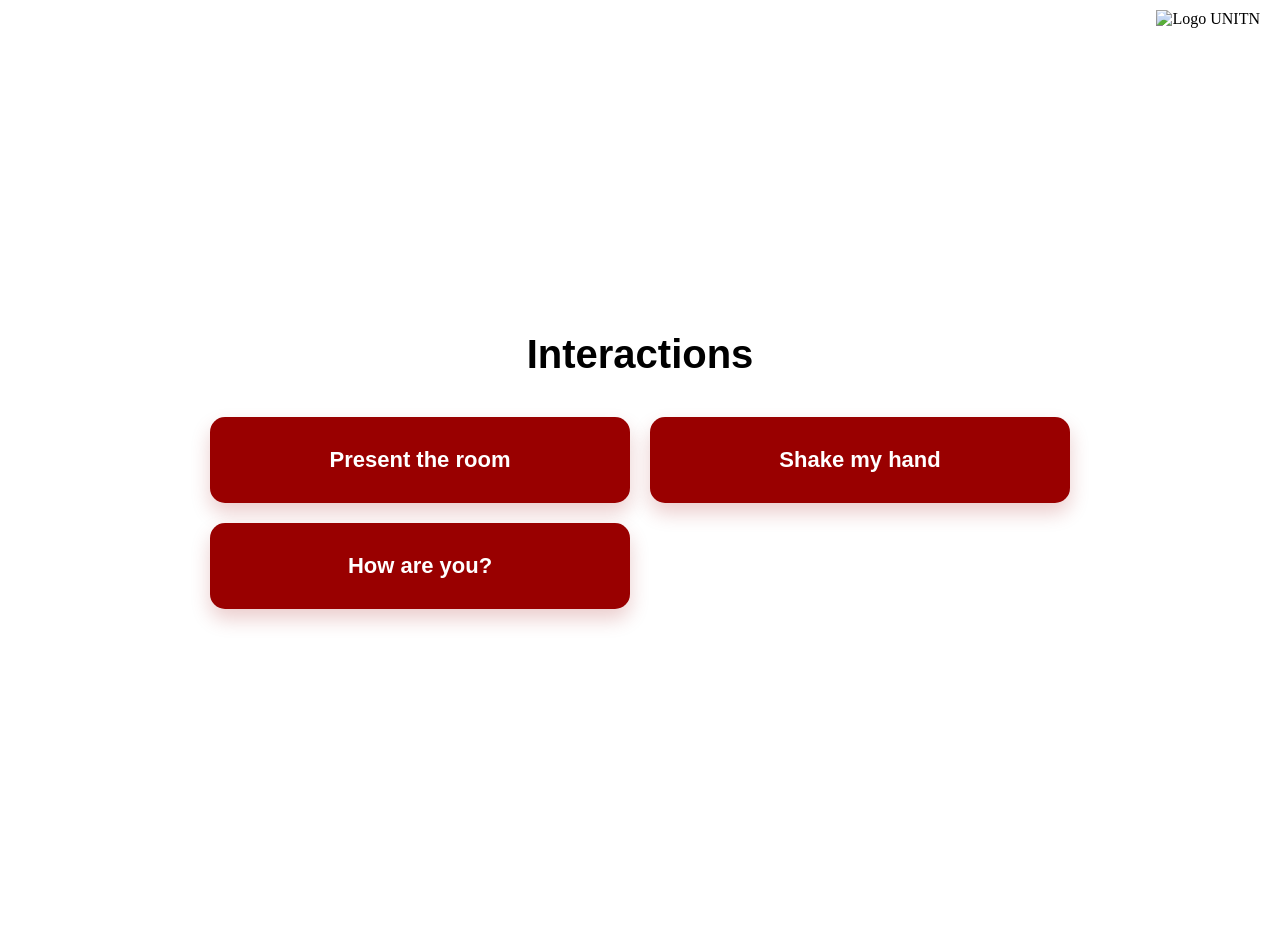
==== display/interactions/index.html @ 817fa9a0 "aggiunta pagina interazioni" ====
<!DOCTYPE html>
<html>
<head>
    <title>ARI UNITN Menu</title>
    <link rel="stylesheet" href="style/style.css"> 
</head>
<body>
    <div class="main-container">
        <div class="unitn-logo-container">
            <img src="assets/unitn_logo.jpg" alt="Logo UNITN" class="unitn-logo">
        </div>

        <div class="menu-header">
            <h1 class="main-title">Interactions</h1>
        </div>

        <div class="btns-row" id="interactions_menu">
            <div class="btn-container btn-ari btn-action" id="present_btn">
                <div id="present_btn_label" class="btn-label">Present the room</div>
            </div>
            
            <div class="btn-container btn-ari btn-action" id="shake_hand_btn">
                <div id="shake_hand_cam_btn_label" class="btn-label">Shake my hand</div>
            </div>

            <div class="btn-container btn-ari btn-action" id="question_btn">
                <div id="question_btn_label" class="btn-label">How are you?</div>
            </div>
        </div>
    </div>
</body>
</html>
---- display/interactions/style/style.css ----
body, html {
    margin: 0;
    padding: 0;
    height: 100%;
    width: 100%;
    background-color: #ffffff;
}

.main-container {
    position: relative; 
    display: flex !important;
    flex-direction: column;
    justify-content: center;
    align-items: center;
    min-height: 100vh;
    background-color: #ffffff;
    padding: 20px;
}

.menu-header {
    text-align: center;
    margin-bottom: 40px;
    font-family: 'Segoe UI', Tahoma, Geneva, Verdana, sans-serif;
}

.main-title {
    color: #000000;
    font-size: 2.5rem;
    margin: 0;
    font-weight: 800;
}

.sub-title {
    color: #555;
    font-size: 1.1rem;
    margin-top: 10px;
}

.unitn-logo-container {
    position: absolute;
    top: 10px;
    right: 20px;
}

.unitn-logo {
    height: 160px;
    width: auto;
    display: block;
}

.btn-ari {
    display: inline-flex;
    align-items: center;
    justify-content: center;
    padding: 30px 60px;
    font-family: 'Segoe UI', sans-serif;
    font-size: 22px;
    font-weight: 600;
    border-radius: 15px;
    cursor: pointer;
    transition: all 0.3s ease;
    text-decoration: none;
    min-width: 300px;
}

.btn-action {
    background-color: #990000;
    color: white;
    box-shadow: 0 10px 20px rgba(153, 0, 0, 0.2);
}

.btn-action:hover {
    background-color: #cc0000;
    transform: translateY(-3px);
    box-shadow: 0 15px 30px rgba(153, 0, 0, 0.4);
}

.btns-row {
    display: grid;
    grid-template-columns: repeat(2, 1fr);
    gap: 20px;
    justify-content: center;
    width: fit-content;
}
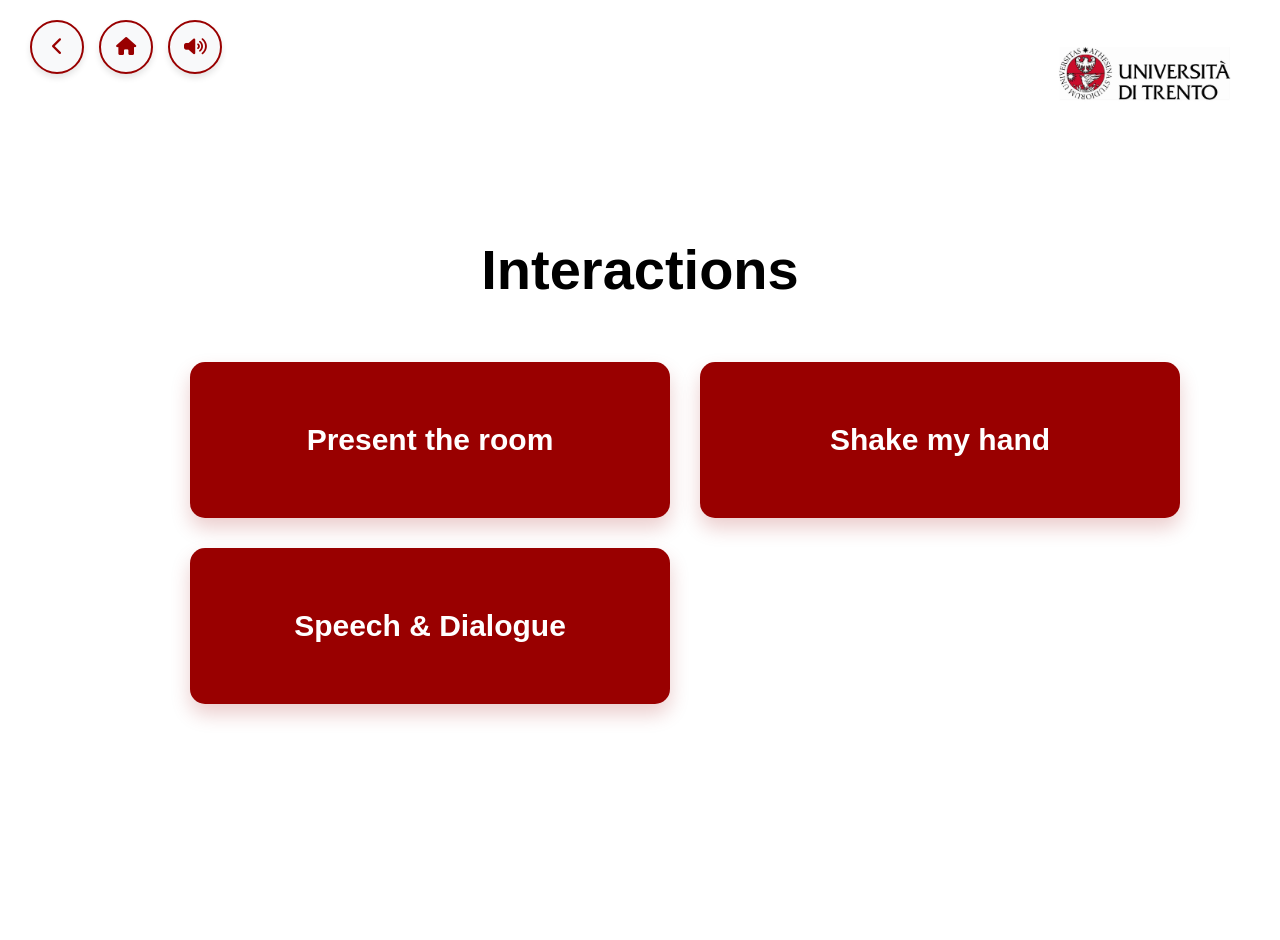
==== commit 3b5c2767: "added start screen, everything works except from the visualization of the head and torso camera, whi" ====
--- a/display/interactions/index.html
+++ b/display/interactions/index.html
@@ -1,13 +1,28 @@
 <!DOCTYPE html>
 <html>
 <head>
-    <title>ARI UNITN Menu</title>
-    <link rel="stylesheet" href="style/style.css"> 
+    <title>ARI UNITN Interactions</title>
+    <link rel="stylesheet" href="../tools/style/style.css">
+    <link rel="stylesheet" href="https://cdnjs.cloudflare.com/ajax/libs/font-awesome/6.5.1/css/all.min.css">
+    <script type="module" src="js/main.js"></script>
 </head>
 <body>
     <div class="main-container">
+        <div class="top-left-controls">
+            <div class="control-btn" title="Back">
+                <i class="fa-solid fa-chevron-left"></i>
+            </div> 
+    
+            <div class="control-btn" title="Home">
+                <i class="fa-solid fa-house"></i>
+            </div>
+    
+            <div class="control-btn" title="Volume">
+                <i class="fa-solid fa-volume-high"></i>
+            </div>
+        </div>
         <div class="unitn-logo-container">
-            <img src="assets/unitn_logo.jpg" alt="Logo UNITN" class="unitn-logo">
+            <img src="../tools/assets/unitn_logo.jpg" alt="Logo UNITN" class="unitn-logo">
         </div>
 
         <div class="menu-header">
@@ -15,16 +30,16 @@
         </div>
 
         <div class="btns-row" id="interactions_menu">
-            <div class="btn-container btn-ari btn-action" id="present_btn">
+            <div class="btn-ari btn-action" id="present_btn">
                 <div id="present_btn_label" class="btn-label">Present the room</div>
             </div>
             
-            <div class="btn-container btn-ari btn-action" id="shake_hand_btn">
-                <div id="shake_hand_cam_btn_label" class="btn-label">Shake my hand</div>
+            <div class="btn-ari btn-action" id="shake_hand_btn">
+               <div id="shake_hand_cam_btn_label" class="btn-label">Shake my hand</div>
             </div>
 
-            <div class="btn-container btn-ari btn-action" id="question_btn">
-                <div id="question_btn_label" class="btn-label">How are you?</div>
+            <div class="btn-ari btn-action" id="speech_btn">
+                <div id="speech_btn_label" class="btn-label">Speech & Dialogue</div>
             </div>
         </div>
     </div>
--- a/display/tools/style/style.css
+++ b/display/tools/style/style.css
@@ -0,0 +1,347 @@
+body, html {
+    margin: 0;
+    padding: 0;
+    height: 100%;
+    width: 100%;
+    background-color: #ffffff;
+}
+
+.main-container {
+    position: relative; 
+    display: flex !important;
+    flex-direction: column;
+    justify-content: center;
+    align-items: center;
+    min-height: 100vh;
+    background-color: #ffffff;
+    padding: 20px;
+}
+
+.menu-header {
+    text-align: center;
+    margin-bottom: 40px;
+    font-family: 'Segoe UI', Tahoma, Geneva, Verdana, sans-serif;
+}
+
+.main-title {
+    color: #000000;
+    font-size: 3.5rem;
+    margin: 0;
+    font-weight: 800;
+}
+
+.sub-title {
+    color: #555;
+    font-size: 3rem;
+    margin-top: 10px;
+}
+
+/* Aggiungila prima o dopo .start-screen-img */
+.image-container {
+    width: 100%;
+    display: flex;
+    justify-content: center;
+    align-items: center;
+    flex-grow: 1;
+    margin: 10px 0; /* Crea spazio uniforme tra il titolo e la scritta sotto */
+}
+
+.start-screen-img {
+    /* Dimensioni e Proporzioni */
+    width: 80%;               /* Non occupa tutto lo schermo per lasciare respiro */
+    max-width: 700px;         /* Limite per non diventare eccessivamente grande */
+    height: auto;             /* Mantiene le proporzioni originali */
+    aspect-ratio: 16 / 9;     /* Opzionale: forza un formato panoramico se preferisci */
+    
+    /* Posizionamento e Visualizzazione */
+    display: block;
+    margin: 5px auto 0px auto;       /* Centra orizzontalmente e distanzia verticalmente */
+    object-fit: contain;      /* Assicura che l'immagine sia interamente visibile */
+        
+    /* Animazione opzionale per attirare l'attenzione */
+    transition: transform 0.3s ease;
+}
+
+/* Classe per l'effetto lampeggiante lento */
+.slow-blink {
+    font-family: 'Segoe UI', Tahoma, Geneva, Verdana, sans-serif;
+    font-size: 3rem;
+    color: #555555;
+    font-weight: 600;
+    text-align: center;
+    margin-top: 20px;
+    
+    /* Parametri dell'animazione */
+    animation: fadePulse 4s ease-in-out infinite;
+}
+
+/* Definizione del movimento dell'animazione */
+@keyframes fadePulse {
+    0% {
+        opacity: 1;
+        transform: scale(1);
+    }
+    50% {
+        opacity: 0.3;
+        transform: scale(0.98); /* Leggero restringimento per un effetto più naturale */
+    }
+    100% {
+        opacity: 1;
+        transform: scale(1);
+    }
+}
+
+.unitn-logo-container {
+    position: absolute;
+    top: 10px;
+    right: 20px;
+}
+
+.unitn-logo {
+    height: 130px;
+    width: auto;
+    display: block;
+}
+/* Posizionamento del gruppo in alto a sinistra */
+.top-left-controls {
+    position: absolute;
+    top: 20px;
+    left: 30px;
+    display: flex;
+    gap: 15px; /* Spazio tra i tre tasti */
+    z-index: 100;
+}
+
+/* Stile comune per i tasti tondi */
+.control-btn {
+    width: 50px;
+    height: 50px;
+    background-color: #f8f9fa;
+    border: 2px solid #990000; /* Richiamo al rosso UNITN */
+    color: #990000;
+    border-radius: 50%; /* Li rende perfettamente tondi */
+    display: flex;
+    align-items: center;
+    justify-content: center;
+    font-size: 18px;
+    font-weight: bold;
+    cursor: pointer;
+    transition: all 0.2s ease;
+    box-shadow: 0 4px 6px rgba(0,0,0,0.1);
+}
+
+/* Effetto estetico al passaggio (anche se non funzionano ancora) */
+.control-btn:hover {
+    background-color: #990000;
+    color: white;
+    transform: scale(1.1);
+}
+
+
+.btn-ari {
+    display: inline-flex;
+    align-items: center;
+    justify-content: center;
+    text-align: center;
+    padding: 60px 40px;
+    border-radius: 15px;
+    cursor: pointer;
+    transition: all 0.3s ease;
+    text-decoration: none;
+    min-width: 400px;
+}
+
+/* Gestisce il testo dentro il bottone */
+.btn-label {
+    font-family: 'Segoe UI', sans-serif;
+    font-size: 30px;      /* Grandezza leggibile per il touch */
+    font-weight: 600;
+    line-height: 1.2;
+    pointer-events: none; /* Evita che il testo interferisca con il click sul div */
+}
+
+.btn-action {
+    background-color: #990000;
+    color: white;
+    box-shadow: 0 10px 20px rgba(153, 0, 0, 0.2);
+}
+
+.btn-action:hover {
+    background-color: #cc0000;
+    transform: translateY(-3px);
+    box-shadow: 0 15px 30px rgba(153, 0, 0, 0.4);
+}
+
+/* Ottimizzazione della griglia dei bottoni */
+.btns-row {
+    display: grid;
+    grid-template-columns: repeat(2, 1fr); /* 2 colonne uguali */
+    gap: 30px;                             /* Più spazio per evitare tocchi errati */
+    width: 90%;                            /* Larghezza quasi totale */
+    max-width: 900px;
+    margin-top: 20px;
+}
+
+/* Container della "Tabella" */
+.interaction-table {
+    display: flex;
+    flex-direction: column; /* Mette i bottoni uno sotto l'altro */
+    width: 100%;
+    max-width: 800px;
+    background-color: white;
+    border: 2px solid #990000; /* Bordo esterno rosso UNITN */
+    border-radius: 15px;
+    overflow: hidden; /* Taglia gli angoli dei bottoni interni per seguire il raggio del bordo */
+    box-shadow: 0 10px 30px rgba(0, 0, 0, 0.1);
+    margin: 0 auto;
+}
+
+/* Singola riga / bottone */
+.btn-row-item {
+    padding: 25px 40px;
+    font-family: 'Segoe UI', sans-serif;
+    font-size: 40px;
+    font-weight: 600;
+    color: #333;
+    background-color: #ffffff;
+    cursor: pointer;
+    justify-content: center;
+    text-align: center; /* Allineamento a sinistra tipo lista */
+    transition: all 0.2s ease;
+    border-bottom: 1px solid #eeeeee; /* Linea sottile di separazione */
+    display: flex;
+    align-items: center;
+}
+
+/* Rimuove il bordo dall'ultima riga */
+.btn-row-item:last-child {
+    border-bottom: none;
+}
+
+/* Effetto Hover (Passaggio Mouse) */
+.btn-row-item:hover {
+    background-color: #990000; /* Diventa rosso al passaggio */
+    color: #ffffff;            /* Il testo diventa bianco */
+    padding-left: 50px;       /* Piccolo slittamento a destra per feedback visivo */
+}
+
+/* Effetto Active (Pressione) */
+.btn-row-item:active {
+    background-color: #770000;
+}
+
+/* Layout per i Punti di Interesse */
+.poi-list {
+    display: flex;
+    flex-direction: column;
+    gap: 25px; /* Spazio netto tra i bottoni per evitare tocchi errati */
+    width: 100%;
+    max-width: 700px;
+    margin: 0 auto;
+}
+
+/* Bottone POI distanziato (Solo Testo) */
+.poi-item {
+    background-color: #990000;
+    color: #ffffff;
+    border: 3px solid #990000; /* Bordo rosso UNITN */
+    padding: 30px 40px;
+    border-radius: 20px;
+    font-family: 'Segoe UI', sans-serif;
+    font-size: 24px;
+    font-weight: 700;
+    text-align: center;
+    cursor: pointer;
+    transition: all 0.3s cubic-bezier(0.4, 0, 0.2, 1);
+    box-shadow: 0 4px 15px rgba(0, 0, 0, 0.05);
+}
+
+/* Effetto Hover */
+.poi-item:hover {
+    background-color: #ffffff;
+    color: #990000;
+    transform: translateY(-5px); /* Sollevamento verticale */
+    box-shadow: 0 10px 25px rgba(153, 0, 0, 0.3);
+}
+
+/* Effetto alla pressione */
+.poi-item:active {
+    transform: scale(0.97);
+    box-shadow: 0 2px 5px rgba(0, 0, 0, 0.1);
+}
+
+/* Wrapper per la visione */
+.camera-stream-wrapper {
+    display: flex;
+    justify-content: center;
+    align-items: center;
+    width: 95%; 
+    max-height: 55vh; /* Ancora più grande per una visione immersiva */
+    margin-top: 40px;  /* Compensa la mancanza del titolo */
+}
+
+/* Il contenitore del video */
+.camera-feed-container {
+    position: relative;
+    width: 100%;
+    min-height: 300px;
+    aspect-ratio: 16 / 9;
+    max-height: 55vh; 
+    background-color: #000;
+    border: 4px solid #990000; /* Cornice rossa UNITN leggermente più spessa */
+    border-radius: 25px;       /* Angoli più arrotondati per un look moderno */
+    overflow: hidden;
+    box-shadow: 0 30px 60px rgba(0, 0, 0, 0.5);
+}
+
+/* L'immagine del feed */
+.camera-canvas {
+    width: 100%;
+    height: 100%;
+    object-fit: contain;
+    display: block;
+}
+
+/* Sfondo oscurato */
+.modal-overlay {
+    position: fixed;
+    top: 0; left: 0;
+    width: 100%; height: 100%;
+    background: rgba(0, 0, 0, 0.7);
+    display: flex;
+    justify-content: center;
+    align-items: center;
+    z-index: 2000;
+}
+
+/* Scatola del pop-up */
+.modal-content {
+    background: white;
+    padding: 40px;
+    border-radius: 20px;
+    text-align: center;
+    border: 4px solid #990000;
+    box-shadow: 0 10px 30px rgba(0,0,0,0.5);
+    max-width: 400px;
+}
+
+.modal-content h3 { color: #990000; font-size: 2rem; margin-top: 0; }
+
+/* Bottoni del modal */
+.modal-buttons { display: flex; gap: 20px; justify-content: center; margin-top: 30px; }
+
+.modal-btn {
+    padding: 15px 30px;
+    font-size: 1.2rem;
+    font-weight: bold;
+    border-radius: 10px;
+    cursor: pointer;
+    border: none;
+    transition: 0.2s;
+}
+
+.btn-confirm { background: #990000; color: white; }
+.btn-confirm:hover { background: #cc0000; }
+
+.btn-cancel { background: #eee; color: #333; }
+.btn-cancel:hover { background: #ddd; }
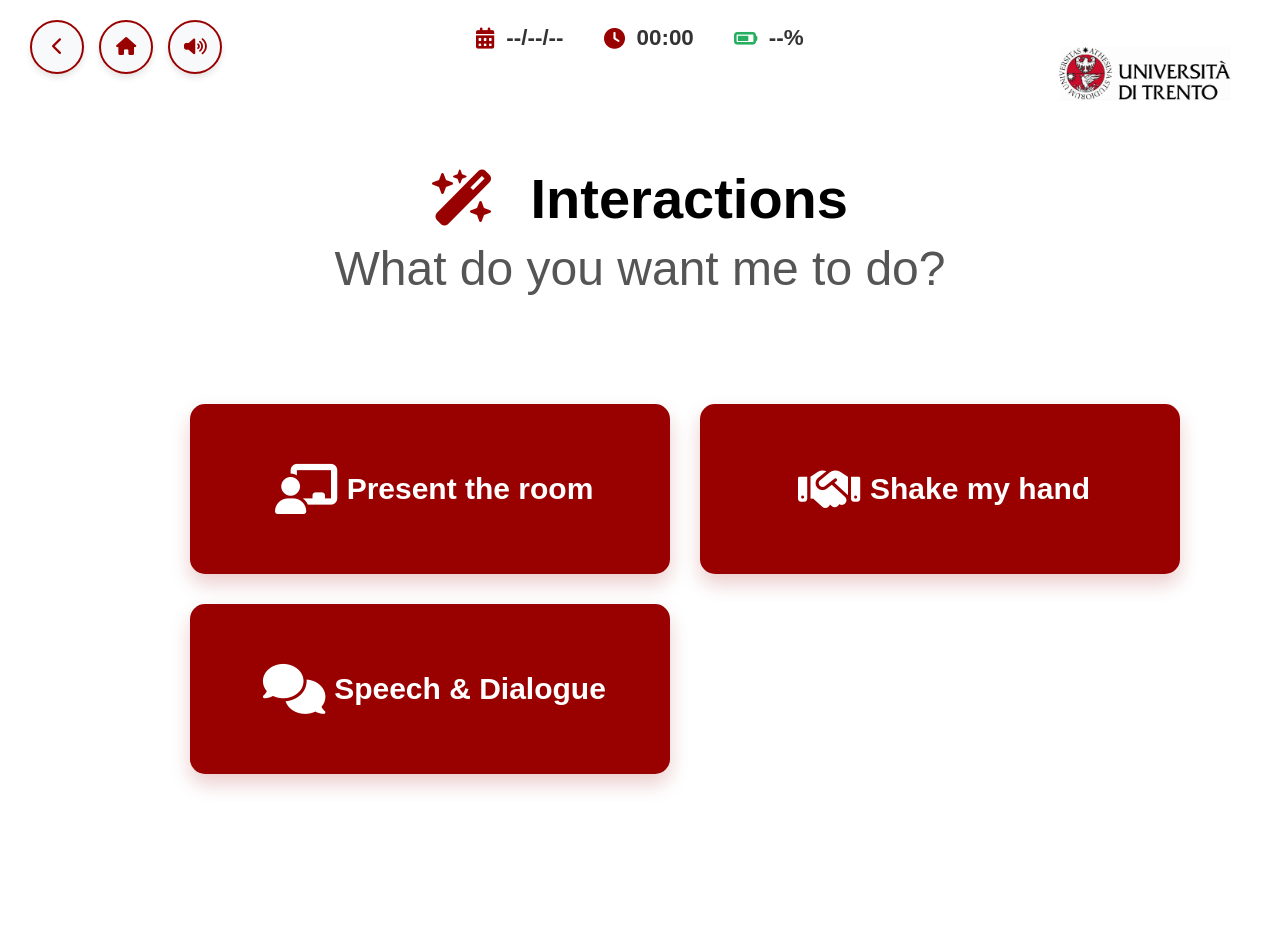
==== commit 8b61c1d6: "added the news page and modified the overall layout" ====
--- a/display/interactions/index.html
+++ b/display/interactions/index.html
@@ -7,6 +7,20 @@
     <script type="module" src="js/main.js"></script>
 </head>
 <body>
+    <div class="status-bar">
+        <div class="status-item" id="status-date">
+            <i class="fa-solid fa-calendar-days"></i>
+            <span>--/--/--</span>
+        </div>
+        <div class="status-item" id="status-time">
+            <i class="fa-solid fa-clock"></i>
+            <span>00:00</span>
+        </div>
+        <div class="status-item" id="status-battery">
+            <i class="fa-solid fa-battery-three-quarters"></i>
+            <span id="battery-level">--%</span>
+        </div>
+    </div>
     <div class="main-container">
         <div class="top-left-controls">
             <div class="control-btn" title="Back">
@@ -26,19 +40,26 @@
         </div>
 
         <div class="menu-header">
-            <h1 class="main-title">Interactions</h1>
+            <h1 class="main-title">
+                <i class="fa-solid fa-wand-magic-sparkles" style="margin-right: 20px; color: #990000;"></i>
+                Interactions
+            </h1>
+            <p class="sub-title">What do you want me to do?</p>
         </div>
 
         <div class="btns-row" id="interactions_menu">
             <div class="btn-ari btn-action" id="present_btn">
+                <i class="fa-solid fa-chalkboard-user"></i>
                 <div id="present_btn_label" class="btn-label">Present the room</div>
             </div>
             
             <div class="btn-ari btn-action" id="shake_hand_btn">
+                <i class="fa-solid fa-handshake"></i>
                <div id="shake_hand_cam_btn_label" class="btn-label">Shake my hand</div>
             </div>
 
             <div class="btn-ari btn-action" id="speech_btn">
+                <i class="fa-solid fa-comments"></i>
                 <div id="speech_btn_label" class="btn-label">Speech & Dialogue</div>
             </div>
         </div>
--- a/display/tools/style/style.css
+++ b/display/tools/style/style.css
@@ -34,6 +34,40 @@
     color: #555;
     font-size: 3rem;
     margin-top: 10px;
+}
+
+.status-bar {
+    position: absolute; /* Cambiato in absolute per seguire il layout dei tasti control */
+    top: 25px;          /* Allineata all'altezza dei tasti di controllo e del logo */
+    left: 50%;
+    transform: translateX(-50%);
+    display: flex;
+    gap: 40px;          /* Più spazio tra gli elementi per un look più pulito */
+    padding: 0;
+    background: transparent; /* Rimuove lo sfondo bianco */
+    backdrop-filter: none;   /* Rimuove l'effetto vetro */
+    box-shadow: none;        /* Rimuove l'ombra */
+    border: none;            /* Rimuove i bordi */
+    z-index: 100;            /* Stesso livello dei tasti di controllo */
+}
+
+.status-item {
+    display: flex;
+    align-items: center;
+    gap: 12px;
+    font-size: 1.4rem;  /* Leggermente più grande per compensare la mancanza di sfondo */
+    font-weight: 700;   /* Più spesso per risaltare sul gradiente dello sfondo */
+    color: #333;        /* Grigio scuro/Nero per massima leggibilità */
+    font-family: 'Segoe UI', sans-serif;
+}
+
+.status-item i {
+    color: #990000;     /* Rosso UNITN per richiamare i bottoni */
+    font-size: 1.3rem;
+}
+
+#status-battery i {
+    color: #27ae60; /* Verde per la batteria (cambieremo via JS se scarica) */
 }
 
 /* Aggiungila prima o dopo .start-screen-img */
@@ -151,6 +185,15 @@
     min-width: 400px;
 }
 
+.btn-ari i {
+    font-size: 50px;          /* Quasi il doppio di prima */
+    color: #ffffff;           /* Bianco per contrasto sul rosso UNITN */
+    min-width: 80px;          /* Opzionale: riserva uno spazio fisso all'icona */
+    display: flex;
+    justify-content: center;
+    align-items: center;
+}
+
 /* Gestisce il testo dentro il bottone */
 .btn-label {
     font-family: 'Segoe UI', sans-serif;
@@ -170,6 +213,20 @@
     background-color: #cc0000;
     transform: translateY(-3px);
     box-shadow: 0 15px 30px rgba(153, 0, 0, 0.4);
+}
+/* Effetto alla pressione (Touch/Click) per i bottoni principali */
+.btn-ari:active {
+    transform: scale(0.95);         /* Il bottone si rimpicciolisce leggermente */
+    background-color: #770000;      /* Diventa di un rosso più scuro (scurisce il #990000) */
+    box-shadow: 0 5px 10px rgba(0, 0, 0, 0.2); /* L'ombra si accorcia, simulando la pressione */
+    transition: transform 0.1s ease; /* Transizione molto veloce per essere reattiva */
+}
+
+/* Applichiamo lo stesso concetto ai tasti di controllo in alto a sinistra */
+.control-btn:active {
+    transform: scale(0.9);
+    background-color: #990000;
+    color: white;
 }
 
 /* Ottimizzazione della griglia dei bottoni */
@@ -323,6 +380,7 @@
     border: 4px solid #990000;
     box-shadow: 0 10px 30px rgba(0,0,0,0.5);
     max-width: 400px;
+    font-family: 'Segoe UI', sans-serif;
 }
 
 .modal-content h3 { color: #990000; font-size: 2rem; margin-top: 0; }
@@ -344,4 +402,131 @@
 .btn-confirm:hover { background: #cc0000; }
 
 .btn-cancel { background: #eee; color: #333; }
-.btn-cancel:hover { background: #ddd; }+.btn-cancel:hover { background: #ddd; }
+
+.news-container {
+    display: grid;
+    grid-template-columns: repeat(auto-fit, minmax(350px, 1fr));
+    gap: 30px;
+    width: 90%;
+    max-width: 1100px;
+    margin-top: 20px;
+}
+
+.news-card {
+    background: white;
+    border-left: 8px solid #990000; /* Richiamo rosso UniTn */
+    padding: 25px;
+    border-radius: 15px;
+    box-shadow: 0 10px 25px rgba(0,0,0,0.1);
+    font-family: 'Segoe UI', sans-serif;
+    transition: transform 0.3s ease;
+}
+
+.news-card:hover {
+    transform: translateY(-5px);
+}
+
+.news-date {
+    color: #990000;
+    font-weight: bold;
+    font-size: 0.9rem;
+    font-family: 'Segoe UI', sans-serif;
+    margin-bottom: 10px;
+}
+
+.news-card h3 {
+    margin: 0 0 15px 0;
+    font-size: 1.8rem;
+    font-family: 'Segoe UI', sans-serif;
+    color: #333;
+}
+
+.news-card p {
+    color: #666;
+    line-height: 1.5;
+    font-family: 'Segoe UI', sans-serif;
+    font-size: 1.2rem;
+}
+
+.btn-read-more {
+    background-color: #990000;
+    color: #ffffff;
+    border: 2px solid #990000;
+    padding: 12px 25px; /* Un po' più di respiro per il touch */
+    border-radius: 12px;
+    font-weight: 700;
+    font-family: 'Segoe UI', Tahoma, Geneva, Verdana, sans-serif;
+    margin-top: 15px;
+    cursor: pointer;
+    outline: none;
+    
+    /* Transizioni fluide */
+    transition: all 0.3s cubic-bezier(0.25, 0.8, 0.25, 1);
+    box-shadow: 0 4px 6px rgba(153, 0, 0, 0.2);
+    
+    /* Per evitare che il testo venga selezionato durante il tocco */
+    user-select: none;
+    display: inline-flex;
+    align-items: center;
+    gap: 10px;
+}
+
+/* Effetto Hover: si schiarisce leggermente e si alza */
+.btn-read-more:hover {
+    background-color: #cc0000;
+    border-color: #cc0000;
+    transform: translateY(-2px);
+    box-shadow: 0 7px 14px rgba(153, 0, 0, 0.3);
+}
+
+/* Effetto Active: il "click" fisico che abbiamo usato negli altri bottoni */
+.btn-read-more:active {
+    transform: translateY(1px) scale(0.98);
+    box-shadow: 0 2px 5px rgba(153, 0, 0, 0.2);
+    background-color: #770000;
+}
+
+/* Animazione opzionale: un leggero "shimmer" o freccetta che si muove */
+.btn-read-more::after {
+    content: '\f061'; /* Codice FontAwesome per la freccia destra */
+    font-family: 'Font Awesome 6 Free';
+    font-weight: 900;
+    transition: transform 0.3s ease;
+}
+
+.btn-read-more:hover::after {
+    transform: translateX(5px); /* La freccetta si muove a destra quando passi sopra */
+}
+
+.btn-read-large {
+    background-color: #990000;
+    color: white;
+    border: 3px solid #990000;
+    padding: 18px 40px; /* Molto più grande */
+    border-radius: 60px;
+    font-size: 1.4rem; /* Testo più grande */
+    font-weight: 800;
+    display: inline-flex;
+    align-items: center;
+    gap: 15px;
+    cursor: pointer;
+    transition: all 0.3s cubic-bezier(0.175, 0.885, 0.32, 1.275);
+    box-shadow: 0 8px 20px rgba(153, 0, 0, 0.25);
+    min-width: auto !important;
+}
+
+.btn-read-large i {
+    font-size: 1.8rem; /* Icona bella grande */
+}
+
+.btn-read-large:hover {
+    background-color: #cc0000;
+    transform: scale(1.05);
+    box-shadow: 0 12px 25px rgba(153, 0, 0, 0.35);
+}
+
+.btn-read-large:active {
+    transform: scale(0.95);
+    background-color: #770000;
+}
